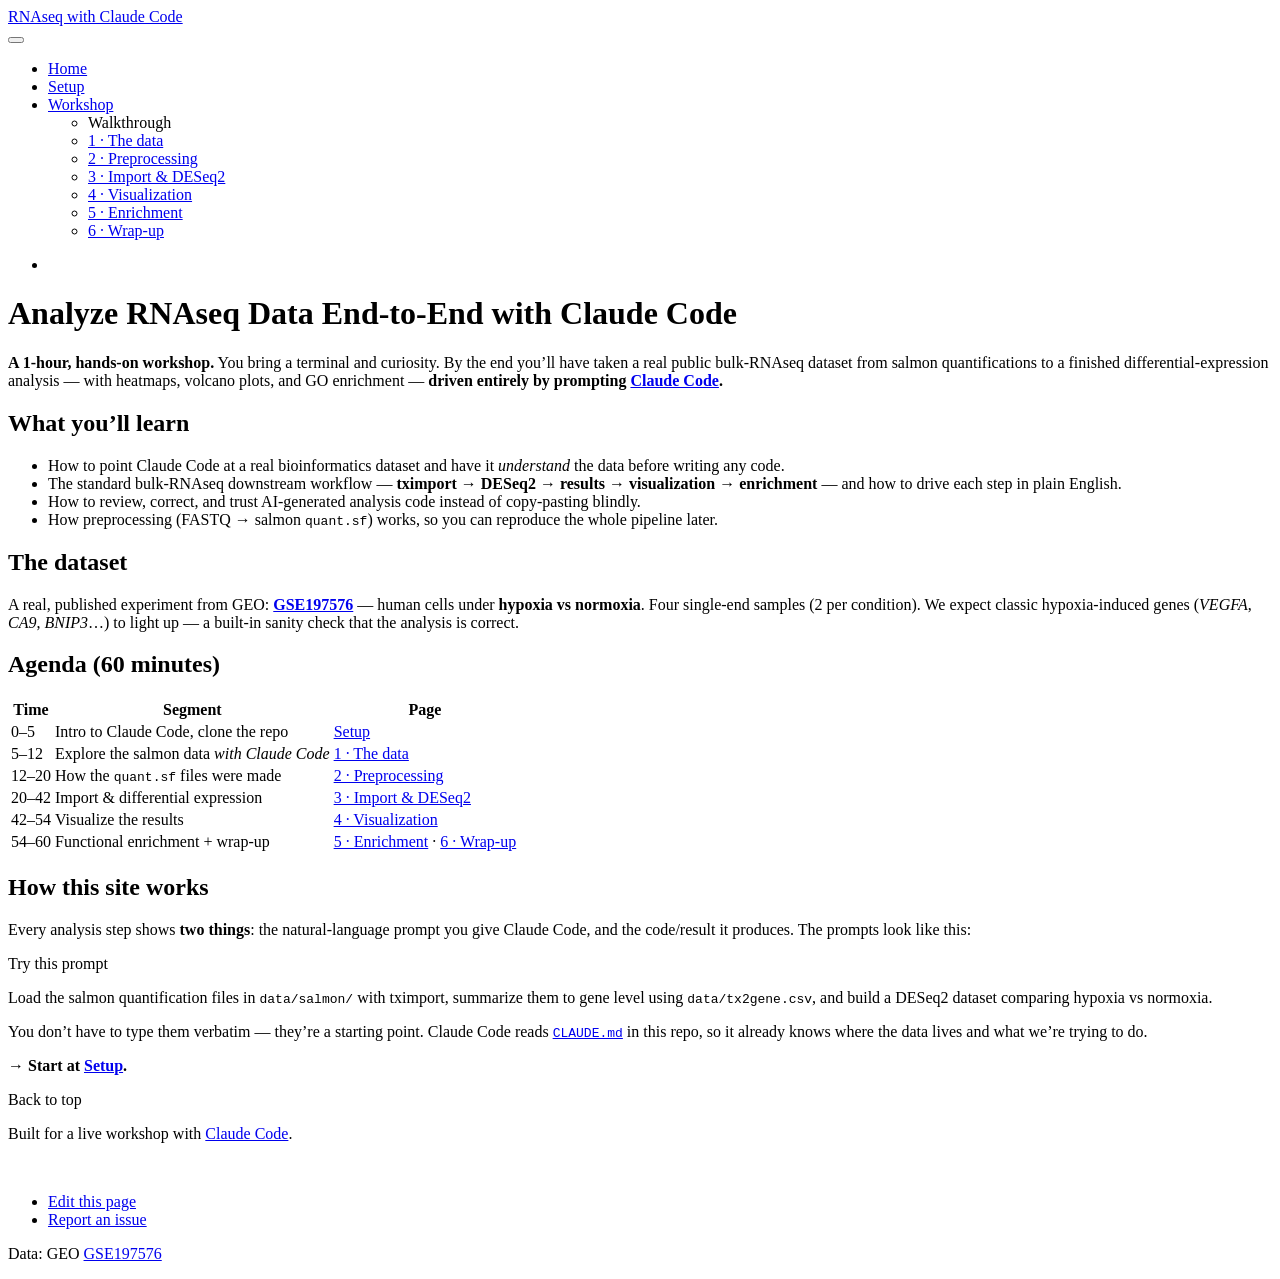
==== docs/index.html @ b0b3c9ac "RNAseq with Claude Code: 1-hour workshop + Quarto site End-to-end bulk RNAseq workshop driven by Cla" ====
<!DOCTYPE html>
<html xmlns="http://www.w3.org/1999/xhtml" lang="en" xml:lang="en"><head>

<meta charset="utf-8">
<meta name="generator" content="quarto-1.7.31">

<meta name="viewport" content="width=device-width, initial-scale=1.0, user-scalable=yes">


<title>Analyze RNAseq Data End-to-End with Claude Code – RNAseq with Claude Code</title>
<style>
code{white-space: pre-wrap;}
span.smallcaps{font-variant: small-caps;}
div.columns{display: flex; gap: min(4vw, 1.5em);}
div.column{flex: auto; overflow-x: auto;}
div.hanging-indent{margin-left: 1.5em; text-indent: -1.5em;}
ul.task-list{list-style: none;}
ul.task-list li input[type="checkbox"] {
  width: 0.8em;
  margin: 0 0.8em 0.2em -1em; /* quarto-specific, see https://github.com/quarto-dev/quarto-cli/issues/4556 */ 
  vertical-align: middle;
}
</style>


<script src="site_libs/quarto-nav/quarto-nav.js"></script>
<script src="site_libs/quarto-nav/headroom.min.js"></script>
<script src="site_libs/clipboard/clipboard.min.js"></script>
<script src="site_libs/quarto-search/autocomplete.umd.js"></script>
<script src="site_libs/quarto-search/fuse.min.js"></script>
<script src="site_libs/quarto-search/quarto-search.js"></script>
<meta name="quarto:offset" content="./">
<script src="site_libs/quarto-html/quarto.js" type="module"></script>
<script src="site_libs/quarto-html/tabsets/tabsets.js" type="module"></script>
<script src="site_libs/quarto-html/popper.min.js"></script>
<script src="site_libs/quarto-html/tippy.umd.min.js"></script>
<script src="site_libs/quarto-html/anchor.min.js"></script>
<link href="site_libs/quarto-html/tippy.css" rel="stylesheet">
<link href="site_libs/quarto-html/quarto-syntax-highlighting-4a990d8dcb58f517c7c86712b8f2ac7c.css" rel="stylesheet" id="quarto-text-highlighting-styles">
<script src="site_libs/bootstrap/bootstrap.min.js"></script>
<link href="site_libs/bootstrap/bootstrap-icons.css" rel="stylesheet">
<link href="site_libs/bootstrap/bootstrap-62e6471166560a7707f5a786896205da.min.css" rel="stylesheet" append-hash="true" id="quarto-bootstrap" data-mode="light">
<script id="quarto-search-options" type="application/json">{
  "location": "navbar",
  "copy-button": false,
  "collapse-after": 3,
  "panel-placement": "end",
  "type": "overlay",
  "limit": 50,
  "keyboard-shortcut": [
    "f",
    "/",
    "s"
  ],
  "show-item-context": false,
  "language": {
    "search-no-results-text": "No results",
    "search-matching-documents-text": "matching documents",
    "search-copy-link-title": "Copy link to search",
    "search-hide-matches-text": "Hide additional matches",
    "search-more-match-text": "more match in this document",
    "search-more-matches-text": "more matches in this document",
    "search-clear-button-title": "Clear",
    "search-text-placeholder": "",
    "search-detached-cancel-button-title": "Cancel",
    "search-submit-button-title": "Submit",
    "search-label": "Search"
  }
}</script>


<link rel="stylesheet" href="styles.css">
</head>

<body class="nav-fixed fullcontent quarto-light">

<div id="quarto-search-results"></div>
  <header id="quarto-header" class="headroom fixed-top">
    <nav class="navbar navbar-expand-lg " data-bs-theme="dark">
      <div class="navbar-container container-fluid">
      <div class="navbar-brand-container mx-auto">
    <a class="navbar-brand" href="./index.html">
    <span class="navbar-title">RNAseq with Claude Code</span>
    </a>
  </div>
            <div id="quarto-search" class="" title="Search"></div>
          <button class="navbar-toggler" type="button" data-bs-toggle="collapse" data-bs-target="#navbarCollapse" aria-controls="navbarCollapse" role="menu" aria-expanded="false" aria-label="Toggle navigation" onclick="if (window.quartoToggleHeadroom) { window.quartoToggleHeadroom(); }">
  <span class="navbar-toggler-icon"></span>
</button>
          <div class="collapse navbar-collapse" id="navbarCollapse">
            <ul class="navbar-nav navbar-nav-scroll me-auto">
  <li class="nav-item">
    <a class="nav-link active" href="./index.html" aria-current="page"> 
<span class="menu-text">Home</span></a>
  </li>  
  <li class="nav-item">
    <a class="nav-link" href="./setup.html"> 
<span class="menu-text">Setup</span></a>
  </li>  
  <li class="nav-item dropdown ">
    <a class="nav-link dropdown-toggle" href="#" id="nav-menu-workshop" role="link" data-bs-toggle="dropdown" aria-expanded="false">
 <span class="menu-text">Workshop</span>
    </a>
    <ul class="dropdown-menu" aria-labelledby="nav-menu-workshop">    
        <li class="dropdown-header">Walkthrough</li>
        <li>
    <a class="dropdown-item" href="./01-the-data.html">
 <span class="dropdown-text">1 · The data</span></a>
  </li>  
        <li>
    <a class="dropdown-item" href="./02-preprocessing.html">
 <span class="dropdown-text">2 · Preprocessing</span></a>
  </li>  
        <li>
    <a class="dropdown-item" href="./03-import-deseq2.html">
 <span class="dropdown-text">3 · Import &amp; DESeq2</span></a>
  </li>  
        <li>
    <a class="dropdown-item" href="./04-visualization.html">
 <span class="dropdown-text">4 · Visualization</span></a>
  </li>  
        <li>
    <a class="dropdown-item" href="./05-enrichment.html">
 <span class="dropdown-text">5 · Enrichment</span></a>
  </li>  
        <li>
    <a class="dropdown-item" href="./06-wrap-up.html">
 <span class="dropdown-text">6 · Wrap-up</span></a>
  </li>  
    </ul>
  </li>
</ul>
            <ul class="navbar-nav navbar-nav-scroll ms-auto">
  <li class="nav-item compact">
    <a class="nav-link" href="https://github.com/crazyhottommy/claude_code_RNAseq_workshop"> <i class="bi bi-github" role="img">
</i> 
<span class="menu-text"></span></a>
  </li>  
</ul>
          </div> <!-- /navcollapse -->
            <div class="quarto-navbar-tools">
</div>
      </div> <!-- /container-fluid -->
    </nav>
</header>
<!-- content -->
<div id="quarto-content" class="quarto-container page-columns page-rows-contents page-layout-article page-navbar">
<!-- sidebar -->
<!-- margin-sidebar -->
    
<!-- main -->
<main class="content" id="quarto-document-content">

<header id="title-block-header" class="quarto-title-block default">
<div class="quarto-title">
<h1 class="title">Analyze RNAseq Data End-to-End with Claude Code</h1>
</div>



<div class="quarto-title-meta">

    
  
    
  </div>
  


</header>


<div class="workshop-hero">
<p><strong>A 1-hour, hands-on workshop.</strong> You bring a terminal and curiosity. By the end you’ll have taken a real public bulk-RNAseq dataset from salmon quantifications to a finished differential-expression analysis — with heatmaps, volcano plots, and GO enrichment — <strong>driven entirely by prompting <a href="https://claude.com/claude-code">Claude Code</a>.</strong></p>
</div>
<section id="what-youll-learn" class="level2">
<h2 class="anchored" data-anchor-id="what-youll-learn">What you’ll learn</h2>
<ul>
<li>How to point Claude Code at a real bioinformatics dataset and have it <em>understand</em> the data before writing any code.</li>
<li>The standard bulk-RNAseq downstream workflow — <strong>tximport → DESeq2 → results → visualization → enrichment</strong> — and how to drive each step in plain English.</li>
<li>How to review, correct, and trust AI-generated analysis code instead of copy-pasting blindly.</li>
<li>How preprocessing (FASTQ → salmon <code>quant.sf</code>) works, so you can reproduce the whole pipeline later.</li>
</ul>
</section>
<section id="the-dataset" class="level2">
<h2 class="anchored" data-anchor-id="the-dataset">The dataset</h2>
<p>A real, published experiment from GEO: <strong><a href="https://www.ncbi.nlm.nih.gov/geo/query/acc.cgi?acc=GSE197576">GSE197576</a></strong> — human cells under <strong>hypoxia vs normoxia</strong>. Four single-end samples (2 per condition). We expect classic hypoxia-induced genes (<em>VEGFA</em>, <em>CA9</em>, <em>BNIP3</em>…) to light up — a built-in sanity check that the analysis is correct.</p>
</section>
<section id="agenda-60-minutes" class="level2">
<h2 class="anchored" data-anchor-id="agenda-60-minutes">Agenda (60 minutes)</h2>
<table class="agenda caption-top table">
<thead>
<tr class="header">
<th>Time</th>
<th>Segment</th>
<th>Page</th>
</tr>
</thead>
<tbody>
<tr class="odd">
<td>0–5</td>
<td>Intro to Claude Code, clone the repo</td>
<td><a href="./setup.html">Setup</a></td>
</tr>
<tr class="even">
<td>5–12</td>
<td>Explore the salmon data <em>with Claude Code</em></td>
<td><a href="./01-the-data.html">1 · The data</a></td>
</tr>
<tr class="odd">
<td>12–20</td>
<td>How the <code>quant.sf</code> files were made</td>
<td><a href="./02-preprocessing.html">2 · Preprocessing</a></td>
</tr>
<tr class="even">
<td>20–42</td>
<td>Import &amp; differential expression</td>
<td><a href="./03-import-deseq2.html">3 · Import &amp; DESeq2</a></td>
</tr>
<tr class="odd">
<td>42–54</td>
<td>Visualize the results</td>
<td><a href="./04-visualization.html">4 · Visualization</a></td>
</tr>
<tr class="even">
<td>54–60</td>
<td>Functional enrichment + wrap-up</td>
<td><a href="./05-enrichment.html">5 · Enrichment</a> · <a href="./06-wrap-up.html">6 · Wrap-up</a></td>
</tr>
</tbody>
</table>
</section>
<section id="how-this-site-works" class="level2">
<h2 class="anchored" data-anchor-id="how-this-site-works">How this site works</h2>
<p>Every analysis step shows <strong>two things</strong>: the natural-language prompt you give Claude Code, and the code/result it produces. The prompts look like this:</p>
<div class="claude-prompt">
<p><span class="prompt-label">Try this prompt</span></p>
<p><span class="prompt-text">Load the salmon quantification files in <code>data/salmon/</code> with tximport, summarize them to gene level using <code>data/tx2gene.csv</code>, and build a DESeq2 dataset comparing hypoxia vs normoxia.</span></p>
</div>
<p>You don’t have to type them verbatim — they’re a starting point. Claude Code reads <a href="https://github.com/crazyhottommy/claude_code_RNAseq_workshop/blob/main/CLAUDE.md"><code>CLAUDE.md</code></a> in this repo, so it already knows where the data lives and what we’re trying to do.</p>
<p>→ <strong>Start at <a href="./setup.html">Setup</a>.</strong></p>


</section>

<a onclick="window.scrollTo(0, 0); return false;" role="button" id="quarto-back-to-top"><i class="bi bi-arrow-up"></i> Back to top</a></main> <!-- /main -->
<script id="quarto-html-after-body" type="application/javascript">
  window.document.addEventListener("DOMContentLoaded", function (event) {
    const icon = "";
    const anchorJS = new window.AnchorJS();
    anchorJS.options = {
      placement: 'right',
      icon: icon
    };
    anchorJS.add('.anchored');
    const isCodeAnnotation = (el) => {
      for (const clz of el.classList) {
        if (clz.startsWith('code-annotation-')) {                     
          return true;
        }
      }
      return false;
    }
    const onCopySuccess = function(e) {
      // button target
      const button = e.trigger;
      // don't keep focus
      button.blur();
      // flash "checked"
      button.classList.add('code-copy-button-checked');
      var currentTitle = button.getAttribute("title");
      button.setAttribute("title", "Copied!");
      let tooltip;
      if (window.bootstrap) {
        button.setAttribute("data-bs-toggle", "tooltip");
        button.setAttribute("data-bs-placement", "left");
        button.setAttribute("data-bs-title", "Copied!");
        tooltip = new bootstrap.Tooltip(button, 
          { trigger: "manual", 
            customClass: "code-copy-button-tooltip",
            offset: [0, -8]});
        tooltip.show();    
      }
      setTimeout(function() {
        if (tooltip) {
          tooltip.hide();
          button.removeAttribute("data-bs-title");
          button.removeAttribute("data-bs-toggle");
          button.removeAttribute("data-bs-placement");
        }
        button.setAttribute("title", currentTitle);
        button.classList.remove('code-copy-button-checked');
      }, 1000);
      // clear code selection
      e.clearSelection();
    }
    const getTextToCopy = function(trigger) {
        const codeEl = trigger.previousElementSibling.cloneNode(true);
        for (const childEl of codeEl.children) {
          if (isCodeAnnotation(childEl)) {
            childEl.remove();
          }
        }
        return codeEl.innerText;
    }
    const clipboard = new window.ClipboardJS('.code-copy-button:not([data-in-quarto-modal])', {
      text: getTextToCopy
    });
    clipboard.on('success', onCopySuccess);
    if (window.document.getElementById('quarto-embedded-source-code-modal')) {
      const clipboardModal = new window.ClipboardJS('.code-copy-button[data-in-quarto-modal]', {
        text: getTextToCopy,
        container: window.document.getElementById('quarto-embedded-source-code-modal')
      });
      clipboardModal.on('success', onCopySuccess);
    }
      var localhostRegex = new RegExp(/^(?:http|https):\/\/localhost\:?[0-9]*\//);
      var mailtoRegex = new RegExp(/^mailto:/);
        var filterRegex = new RegExp("https:\/\/crazyhottommy\.github\.io\/claude_code_RNAseq_workshop\/");
      var isInternal = (href) => {
          return filterRegex.test(href) || localhostRegex.test(href) || mailtoRegex.test(href);
      }
      // Inspect non-navigation links and adorn them if external
     var links = window.document.querySelectorAll('a[href]:not(.nav-link):not(.navbar-brand):not(.toc-action):not(.sidebar-link):not(.sidebar-item-toggle):not(.pagination-link):not(.no-external):not([aria-hidden]):not(.dropdown-item):not(.quarto-navigation-tool):not(.about-link)');
      for (var i=0; i<links.length; i++) {
        const link = links[i];
        if (!isInternal(link.href)) {
          // undo the damage that might have been done by quarto-nav.js in the case of
          // links that we want to consider external
          if (link.dataset.originalHref !== undefined) {
            link.href = link.dataset.originalHref;
          }
        }
      }
    function tippyHover(el, contentFn, onTriggerFn, onUntriggerFn) {
      const config = {
        allowHTML: true,
        maxWidth: 500,
        delay: 100,
        arrow: false,
        appendTo: function(el) {
            return el.parentElement;
        },
        interactive: true,
        interactiveBorder: 10,
        theme: 'quarto',
        placement: 'bottom-start',
      };
      if (contentFn) {
        config.content = contentFn;
      }
      if (onTriggerFn) {
        config.onTrigger = onTriggerFn;
      }
      if (onUntriggerFn) {
        config.onUntrigger = onUntriggerFn;
      }
      window.tippy(el, config); 
    }
    const noterefs = window.document.querySelectorAll('a[role="doc-noteref"]');
    for (var i=0; i<noterefs.length; i++) {
      const ref = noterefs[i];
      tippyHover(ref, function() {
        // use id or data attribute instead here
        let href = ref.getAttribute('data-footnote-href') || ref.getAttribute('href');
        try { href = new URL(href).hash; } catch {}
        const id = href.replace(/^#\/?/, "");
        const note = window.document.getElementById(id);
        if (note) {
          return note.innerHTML;
        } else {
          return "";
        }
      });
    }
    const xrefs = window.document.querySelectorAll('a.quarto-xref');
    const processXRef = (id, note) => {
      // Strip column container classes
      const stripColumnClz = (el) => {
        el.classList.remove("page-full", "page-columns");
        if (el.children) {
          for (const child of el.children) {
            stripColumnClz(child);
          }
        }
      }
      stripColumnClz(note)
      if (id === null || id.startsWith('sec-')) {
        // Special case sections, only their first couple elements
        const container = document.createElement("div");
        if (note.children && note.children.length > 2) {
          container.appendChild(note.children[0].cloneNode(true));
          for (let i = 1; i < note.children.length; i++) {
            const child = note.children[i];
            if (child.tagName === "P" && child.innerText === "") {
              continue;
            } else {
              container.appendChild(child.cloneNode(true));
              break;
            }
          }
          if (window.Quarto?.typesetMath) {
            window.Quarto.typesetMath(container);
          }
          return container.innerHTML
        } else {
          if (window.Quarto?.typesetMath) {
            window.Quarto.typesetMath(note);
          }
          return note.innerHTML;
        }
      } else {
        // Remove any anchor links if they are present
        const anchorLink = note.querySelector('a.anchorjs-link');
        if (anchorLink) {
          anchorLink.remove();
        }
        if (window.Quarto?.typesetMath) {
          window.Quarto.typesetMath(note);
        }
        if (note.classList.contains("callout")) {
          return note.outerHTML;
        } else {
          return note.innerHTML;
        }
      }
    }
    for (var i=0; i<xrefs.length; i++) {
      const xref = xrefs[i];
      tippyHover(xref, undefined, function(instance) {
        instance.disable();
        let url = xref.getAttribute('href');
        let hash = undefined; 
        if (url.startsWith('#')) {
          hash = url;
        } else {
          try { hash = new URL(url).hash; } catch {}
        }
        if (hash) {
          const id = hash.replace(/^#\/?/, "");
          const note = window.document.getElementById(id);
          if (note !== null) {
            try {
              const html = processXRef(id, note.cloneNode(true));
              instance.setContent(html);
            } finally {
              instance.enable();
              instance.show();
            }
          } else {
            // See if we can fetch this
            fetch(url.split('#')[0])
            .then(res => res.text())
            .then(html => {
              const parser = new DOMParser();
              const htmlDoc = parser.parseFromString(html, "text/html");
              const note = htmlDoc.getElementById(id);
              if (note !== null) {
                const html = processXRef(id, note);
                instance.setContent(html);
              } 
            }).finally(() => {
              instance.enable();
              instance.show();
            });
          }
        } else {
          // See if we can fetch a full url (with no hash to target)
          // This is a special case and we should probably do some content thinning / targeting
          fetch(url)
          .then(res => res.text())
          .then(html => {
            const parser = new DOMParser();
            const htmlDoc = parser.parseFromString(html, "text/html");
            const note = htmlDoc.querySelector('main.content');
            if (note !== null) {
              // This should only happen for chapter cross references
              // (since there is no id in the URL)
              // remove the first header
              if (note.children.length > 0 && note.children[0].tagName === "HEADER") {
                note.children[0].remove();
              }
              const html = processXRef(null, note);
              instance.setContent(html);
            } 
          }).finally(() => {
            instance.enable();
            instance.show();
          });
        }
      }, function(instance) {
      });
    }
        let selectedAnnoteEl;
        const selectorForAnnotation = ( cell, annotation) => {
          let cellAttr = 'data-code-cell="' + cell + '"';
          let lineAttr = 'data-code-annotation="' +  annotation + '"';
          const selector = 'span[' + cellAttr + '][' + lineAttr + ']';
          return selector;
        }
        const selectCodeLines = (annoteEl) => {
          const doc = window.document;
          const targetCell = annoteEl.getAttribute("data-target-cell");
          const targetAnnotation = annoteEl.getAttribute("data-target-annotation");
          const annoteSpan = window.document.querySelector(selectorForAnnotation(targetCell, targetAnnotation));
          const lines = annoteSpan.getAttribute("data-code-lines").split(",");
          const lineIds = lines.map((line) => {
            return targetCell + "-" + line;
          })
          let top = null;
          let height = null;
          let parent = null;
          if (lineIds.length > 0) {
              //compute the position of the single el (top and bottom and make a div)
              const el = window.document.getElementById(lineIds[0]);
              top = el.offsetTop;
              height = el.offsetHeight;
              parent = el.parentElement.parentElement;
            if (lineIds.length > 1) {
              const lastEl = window.document.getElementById(lineIds[lineIds.length - 1]);
              const bottom = lastEl.offsetTop + lastEl.offsetHeight;
              height = bottom - top;
            }
            if (top !== null && height !== null && parent !== null) {
              // cook up a div (if necessary) and position it 
              let div = window.document.getElementById("code-annotation-line-highlight");
              if (div === null) {
                div = window.document.createElement("div");
                div.setAttribute("id", "code-annotation-line-highlight");
                div.style.position = 'absolute';
                parent.appendChild(div);
              }
              div.style.top = top - 2 + "px";
              div.style.height = height + 4 + "px";
              div.style.left = 0;
              let gutterDiv = window.document.getElementById("code-annotation-line-highlight-gutter");
              if (gutterDiv === null) {
                gutterDiv = window.document.createElement("div");
                gutterDiv.setAttribute("id", "code-annotation-line-highlight-gutter");
                gutterDiv.style.position = 'absolute';
                const codeCell = window.document.getElementById(targetCell);
                const gutter = codeCell.querySelector('.code-annotation-gutter');
                gutter.appendChild(gutterDiv);
              }
              gutterDiv.style.top = top - 2 + "px";
              gutterDiv.style.height = height + 4 + "px";
            }
            selectedAnnoteEl = annoteEl;
          }
        };
        const unselectCodeLines = () => {
          const elementsIds = ["code-annotation-line-highlight", "code-annotation-line-highlight-gutter"];
          elementsIds.forEach((elId) => {
            const div = window.document.getElementById(elId);
            if (div) {
              div.remove();
            }
          });
          selectedAnnoteEl = undefined;
        };
          // Handle positioning of the toggle
      window.addEventListener(
        "resize",
        throttle(() => {
          elRect = undefined;
          if (selectedAnnoteEl) {
            selectCodeLines(selectedAnnoteEl);
          }
        }, 10)
      );
      function throttle(fn, ms) {
      let throttle = false;
      let timer;
        return (...args) => {
          if(!throttle) { // first call gets through
              fn.apply(this, args);
              throttle = true;
          } else { // all the others get throttled
              if(timer) clearTimeout(timer); // cancel #2
              timer = setTimeout(() => {
                fn.apply(this, args);
                timer = throttle = false;
              }, ms);
          }
        };
      }
        // Attach click handler to the DT
        const annoteDls = window.document.querySelectorAll('dt[data-target-cell]');
        for (const annoteDlNode of annoteDls) {
          annoteDlNode.addEventListener('click', (event) => {
            const clickedEl = event.target;
            if (clickedEl !== selectedAnnoteEl) {
              unselectCodeLines();
              const activeEl = window.document.querySelector('dt[data-target-cell].code-annotation-active');
              if (activeEl) {
                activeEl.classList.remove('code-annotation-active');
              }
              selectCodeLines(clickedEl);
              clickedEl.classList.add('code-annotation-active');
            } else {
              // Unselect the line
              unselectCodeLines();
              clickedEl.classList.remove('code-annotation-active');
            }
          });
        }
    const findCites = (el) => {
      const parentEl = el.parentElement;
      if (parentEl) {
        const cites = parentEl.dataset.cites;
        if (cites) {
          return {
            el,
            cites: cites.split(' ')
          };
        } else {
          return findCites(el.parentElement)
        }
      } else {
        return undefined;
      }
    };
    var bibliorefs = window.document.querySelectorAll('a[role="doc-biblioref"]');
    for (var i=0; i<bibliorefs.length; i++) {
      const ref = bibliorefs[i];
      const citeInfo = findCites(ref);
      if (citeInfo) {
        tippyHover(citeInfo.el, function() {
          var popup = window.document.createElement('div');
          citeInfo.cites.forEach(function(cite) {
            var citeDiv = window.document.createElement('div');
            citeDiv.classList.add('hanging-indent');
            citeDiv.classList.add('csl-entry');
            var biblioDiv = window.document.getElementById('ref-' + cite);
            if (biblioDiv) {
              citeDiv.innerHTML = biblioDiv.innerHTML;
            }
            popup.appendChild(citeDiv);
          });
          return popup.innerHTML;
        });
      }
    }
  });
  </script>
</div> <!-- /content -->
<footer class="footer">
  <div class="nav-footer">
    <div class="nav-footer-left">
<p>Built for a live workshop with <a href="https://claude.com/claude-code">Claude Code</a>.</p>
</div>   
    <div class="nav-footer-center">
      &nbsp;
    <div class="toc-actions"><ul><li><a href="https://github.com/crazyhottommy/claude_code_RNAseq_workshop/edit/main/index.qmd" class="toc-action"><i class="bi bi-github"></i>Edit this page</a></li><li><a href="https://github.com/crazyhottommy/claude_code_RNAseq_workshop/issues/new" class="toc-action"><i class="bi empty"></i>Report an issue</a></li></ul></div></div>
    <div class="nav-footer-right">
<p>Data: GEO <a href="https://www.ncbi.nlm.nih.gov/geo/query/acc.cgi?acc=GSE197576">GSE197576</a></p>
</div>
  </div>
</footer>




</body></html>
---- docs/styles.css ----
/* Minor tweaks layered on top of styles.scss */
.callout { margin-top: 1rem; }
pre.sourceCode { border-radius: 8px; }
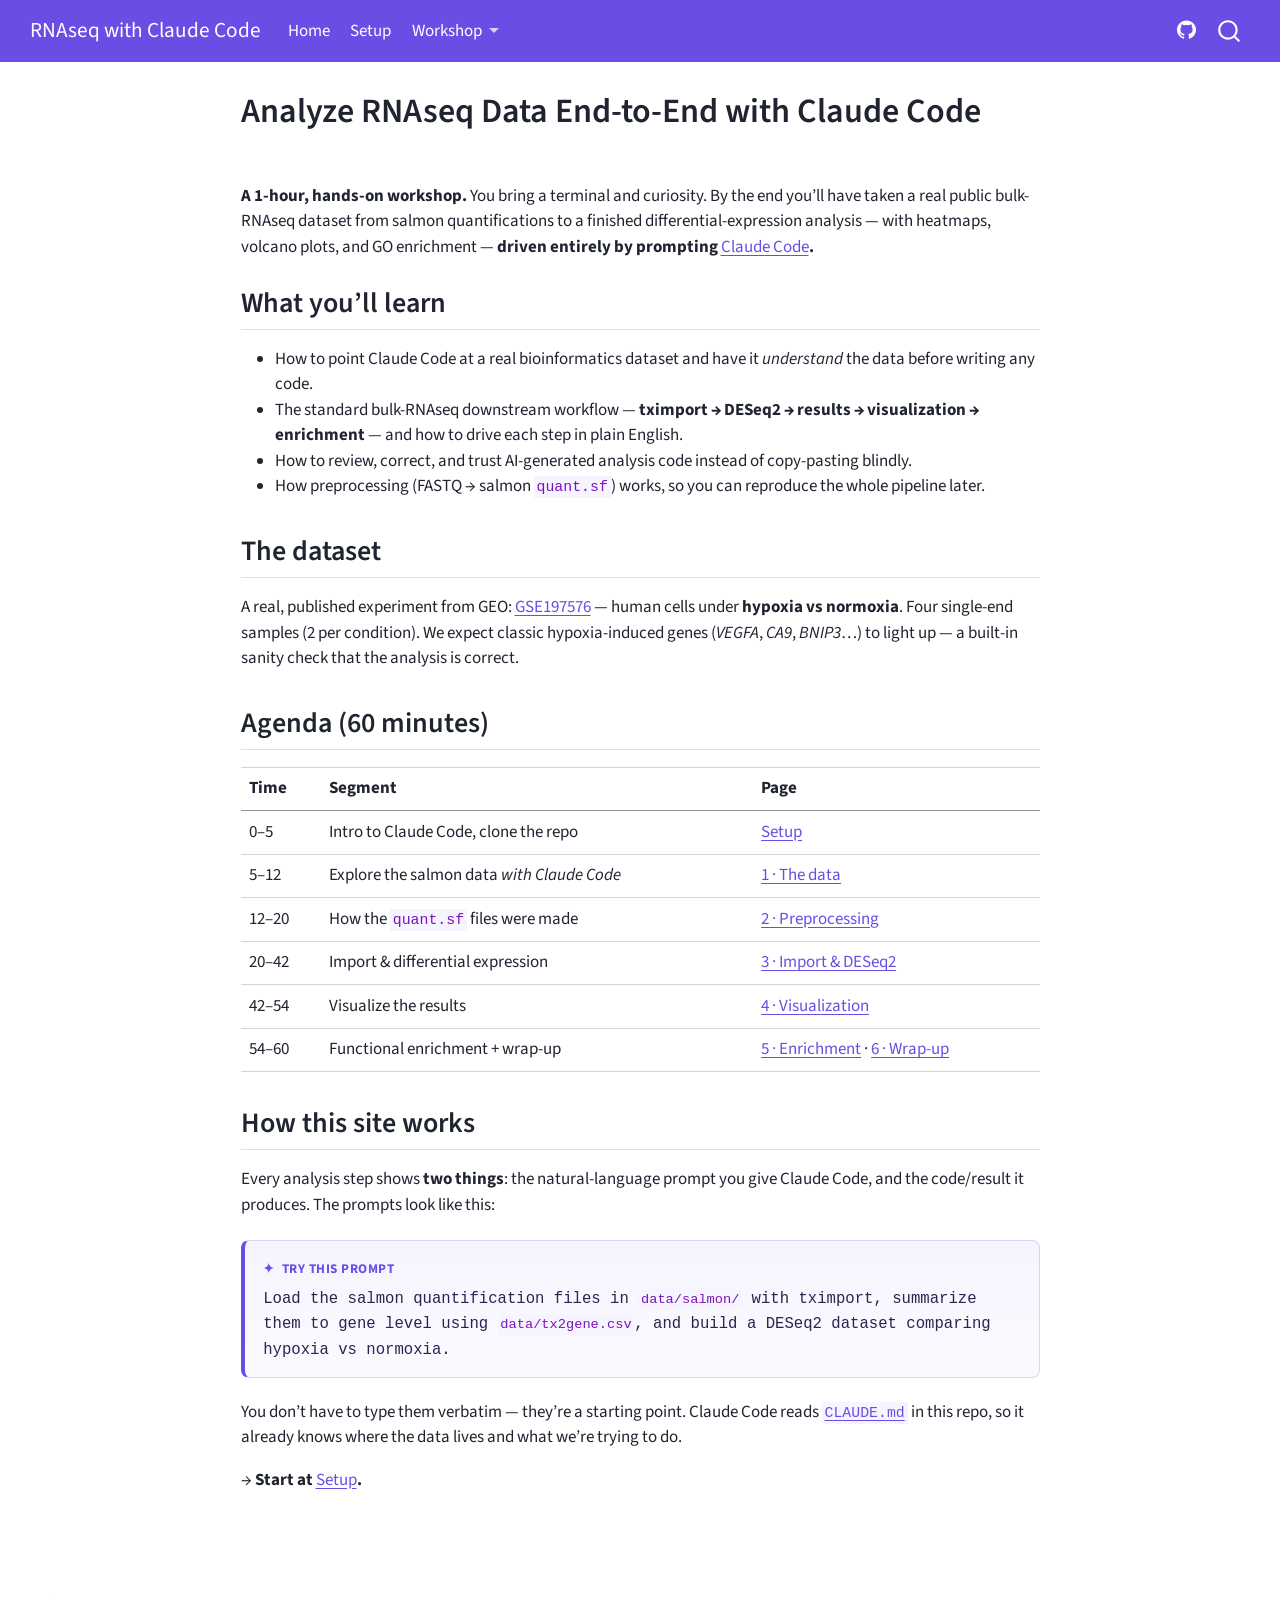
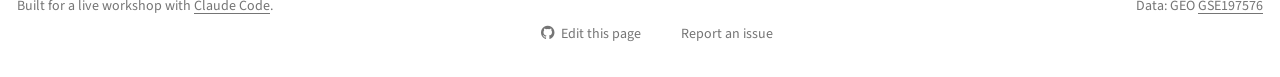
==== commit 175188e1: "Add .nojekyll via post-render hook for GitHub Pages Co-Authored-By: Claude Opus 4.8 (1M context) <no" ====
--- a/docs/site_libs/quarto-html/tippy.css
+++ b/docs/site_libs/quarto-html/tippy.css
@@ -0,0 +1 @@
+.tippy-box[data-animation=fade][data-state=hidden]{opacity:0}[data-tippy-root]{max-width:calc(100vw - 10px)}.tippy-box{position:relative;background-color:#333;color:#fff;border-radius:4px;font-size:14px;line-height:1.4;white-space:normal;outline:0;transition-property:transform,visibility,opacity}.tippy-box[data-placement^=top]>.tippy-arrow{bottom:0}.tippy-box[data-placement^=top]>.tippy-arrow:before{bottom:-7px;left:0;border-width:8px 8px 0;border-top-color:initial;transform-origin:center top}.tippy-box[data-placement^=bottom]>.tippy-arrow{top:0}.tippy-box[data-placement^=bottom]>.tippy-arrow:before{top:-7px;left:0;border-width:0 8px 8px;border-bottom-color:initial;transform-origin:center bottom}.tippy-box[data-placement^=left]>.tippy-arrow{right:0}.tippy-box[data-placement^=left]>.tippy-arrow:before{border-width:8px 0 8px 8px;border-left-color:initial;right:-7px;transform-origin:center left}.tippy-box[data-placement^=right]>.tippy-arrow{left:0}.tippy-box[data-placement^=right]>.tippy-arrow:before{left:-7px;border-width:8px 8px 8px 0;border-right-color:initial;transform-origin:center right}.tippy-box[data-inertia][data-state=visible]{transition-timing-function:cubic-bezier(.54,1.5,.38,1.11)}.tippy-arrow{width:16px;height:16px;color:#333}.tippy-arrow:before{content:"";position:absolute;border-color:transparent;border-style:solid}.tippy-content{position:relative;padding:5px 9px;z-index:1}
--- a/docs/site_libs/quarto-html/quarto-syntax-highlighting-4a990d8dcb58f517c7c86712b8f2ac7c.css
+++ b/docs/site_libs/quarto-html/quarto-syntax-highlighting-4a990d8dcb58f517c7c86712b8f2ac7c.css
@@ -0,0 +1,210 @@
+/* quarto syntax highlight colors */
+:root {
+  --quarto-hl-al-color: #ff5555;
+  --quarto-hl-an-color: #6a737d;
+  --quarto-hl-at-color: #d73a49;
+  --quarto-hl-bn-color: #005cc5;
+  --quarto-hl-bu-color: #d73a49;
+  --quarto-hl-ch-color: #032f62;
+  --quarto-hl-co-color: #6a737d;
+  --quarto-hl-cv-color: #6a737d;
+  --quarto-hl-cn-color: #005cc5;
+  --quarto-hl-cf-color: #d73a49;
+  --quarto-hl-dt-color: #d73a49;
+  --quarto-hl-dv-color: #005cc5;
+  --quarto-hl-do-color: #6a737d;
+  --quarto-hl-er-color: #ff5555;
+  --quarto-hl-ex-color: #d73a49;
+  --quarto-hl-fl-color: #005cc5;
+  --quarto-hl-fu-color: #6f42c1;
+  --quarto-hl-im-color: #032f62;
+  --quarto-hl-in-color: #6a737d;
+  --quarto-hl-kw-color: #d73a49;
+  --quarto-hl-op-color: #24292e;
+  --quarto-hl-pp-color: #d73a49;
+  --quarto-hl-re-color: #6a737d;
+  --quarto-hl-sc-color: #005cc5;
+  --quarto-hl-ss-color: #032f62;
+  --quarto-hl-st-color: #032f62;
+  --quarto-hl-va-color: #e36209;
+  --quarto-hl-vs-color: #032f62;
+  --quarto-hl-wa-color: #ff5555;
+}
+
+/* other quarto variables */
+:root {
+  --quarto-font-monospace: SFMono-Regular, Menlo, Monaco, Consolas, "Liberation Mono", "Courier New", monospace;
+}
+
+/* syntax highlight based on Pandoc's rules */
+pre > code.sourceCode > span {
+  color: #24292e;
+}
+
+code.sourceCode > span {
+  color: #24292e;
+}
+
+div.sourceCode,
+div.sourceCode pre.sourceCode {
+  color: #24292e;
+}
+
+/* Normal */
+code span {
+  color: #24292e;
+}
+
+/* Alert */
+code span.al {
+  font-weight: bold;
+  color: #ff5555;
+}
+
+/* Annotation */
+code span.an {
+  color: #6a737d;
+}
+
+/* Attribute */
+code span.at {
+  color: #d73a49;
+}
+
+/* BaseN */
+code span.bn {
+  color: #005cc5;
+}
+
+/* BuiltIn */
+code span.bu {
+  color: #d73a49;
+}
+
+/* ControlFlow */
+code span.cf {
+  color: #d73a49;
+}
+
+/* Char */
+code span.ch {
+  color: #032f62;
+}
+
+/* Constant */
+code span.cn {
+  color: #005cc5;
+}
+
+/* Comment */
+code span.co {
+  color: #6a737d;
+}
+
+/* CommentVar */
+code span.cv {
+  color: #6a737d;
+}
+
+/* Documentation */
+code span.do {
+  color: #6a737d;
+}
+
+/* DataType */
+code span.dt {
+  color: #d73a49;
+}
+
+/* DecVal */
+code span.dv {
+  color: #005cc5;
+}
+
+/* Error */
+code span.er {
+  color: #ff5555;
+  text-decoration: underline;
+}
+
+/* Extension */
+code span.ex {
+  font-weight: bold;
+  color: #d73a49;
+}
+
+/* Float */
+code span.fl {
+  color: #005cc5;
+}
+
+/* Function */
+code span.fu {
+  color: #6f42c1;
+}
+
+/* Import */
+code span.im {
+  color: #032f62;
+}
+
+/* Information */
+code span.in {
+  color: #6a737d;
+}
+
+/* Keyword */
+code span.kw {
+  color: #d73a49;
+}
+
+/* Operator */
+code span.op {
+  color: #24292e;
+}
+
+/* Preprocessor */
+code span.pp {
+  color: #d73a49;
+}
+
+/* RegionMarker */
+code span.re {
+  color: #6a737d;
+}
+
+/* SpecialChar */
+code span.sc {
+  color: #005cc5;
+}
+
+/* SpecialString */
+code span.ss {
+  color: #032f62;
+}
+
+/* String */
+code span.st {
+  color: #032f62;
+}
+
+/* Variable */
+code span.va {
+  color: #e36209;
+}
+
+/* VerbatimString */
+code span.vs {
+  color: #032f62;
+}
+
+/* Warning */
+code span.wa {
+  color: #ff5555;
+}
+
+.prevent-inlining {
+  content: "</";
+}
+
+/*# sourceMappingURL=5cac24e7f069ae83c1ab9213984fd0e2.css.map */
